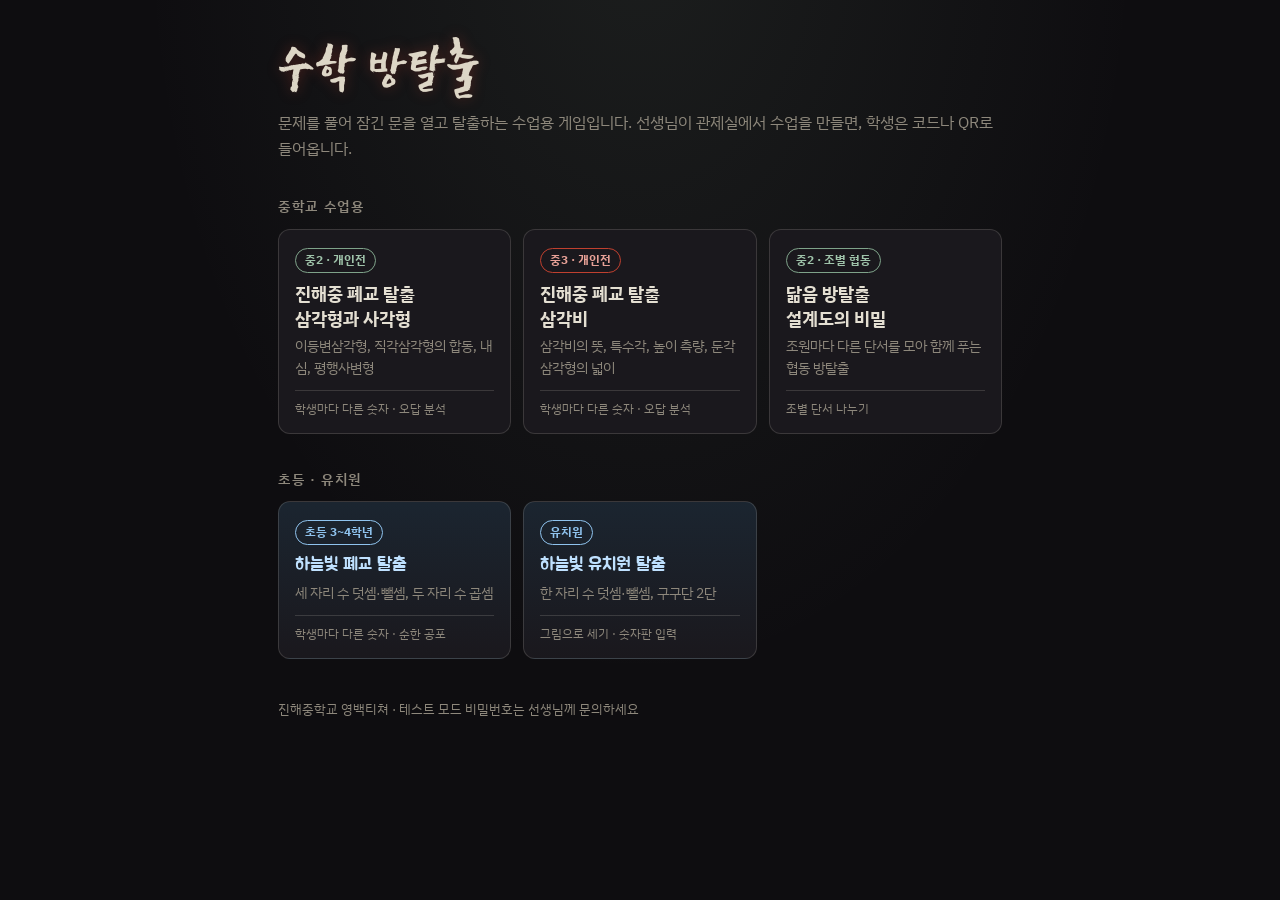
==== index.html @ 04fc352d "게임 목록 첫 화면 추가" ====
<!DOCTYPE html>
<html lang="ko">
<head>
<meta charset="UTF-8">
<meta name="viewport" content="width=device-width, initial-scale=1, viewport-fit=cover">
<title>영백티쳐 수학 방탈출</title>
<link rel="preconnect" href="https://fonts.googleapis.com">
<link rel="preconnect" href="https://fonts.gstatic.com" crossorigin>
<link href="https://fonts.googleapis.com/css2?family=IBM+Plex+Sans+KR:wght@400;600;700&family=East+Sea+Dokdo&family=Jua&display=swap" rel="stylesheet">
<style>
:root{--bg:#0e0d10;--card:#1a181d;--ink:#e4dfd2;--dim:#8e887c;--line:rgba(228,223,210,.16);--red:#c0402f;--mint:#7fa38a;--sky:#2b7bc9}
*{box-sizing:border-box;margin:0}
html{scroll-padding-top:env(safe-area-inset-top,0px)}
:root{padding-top:env(safe-area-inset-top,0px);padding-bottom:env(safe-area-inset-bottom,0px)}
body{background:var(--bg);background-image:radial-gradient(ellipse at 50% -10%,rgba(150,180,150,.10),transparent 55%);color:var(--ink);font-family:'IBM Plex Sans KR',system-ui,sans-serif;line-height:1.6;min-height:100vh}
main{max-width:760px;margin:0 auto;padding:36px 18px 48px}
h1{font-family:'East Sea Dokdo','IBM Plex Sans KR',sans-serif;font-weight:400;font-size:clamp(2.8rem,11vw,4rem);line-height:1;color:#ddd6c6;text-shadow:0 0 14px rgba(192,64,47,.35)}
.lead{color:var(--dim);margin-top:10px}
h2{font-size:.85rem;font-weight:600;color:var(--dim);letter-spacing:.12em;margin:34px 0 12px}
.grid{display:grid;grid-template-columns:repeat(auto-fill,minmax(220px,1fr));gap:12px}
a.g{display:block;text-decoration:none;color:inherit;background:var(--card);border:1.5px solid var(--line);border-radius:12px;padding:16px 16px 14px;transition:border-color .15s,transform .15s}
a.g:hover,a.g:focus-visible{border-color:var(--red);transform:translateY(-2px);outline:none}
.tag{display:inline-block;font-size:.74rem;font-weight:700;padding:2px 9px;border-radius:999px;border:1px solid var(--line);color:var(--dim)}
.tag.m2{border-color:#7fa38a;color:#9fc3aa}.tag.m3{border-color:#c0402f;color:#e8a197}.tag.k{border-color:#8fc3ee;color:#8fc3ee}
.g h3{font-size:1.15rem;margin:8px 0 4px;line-height:1.35}
.g p{font-size:.88rem;color:var(--dim)}
.g .meta{font-size:.78rem;color:var(--dim);margin-top:10px;border-top:1px solid var(--line);padding-top:8px}
a.g.kid{background:linear-gradient(#1b2530,#1a181d)}
a.g.kid h3{font-family:'Jua',sans-serif;font-weight:400;color:#bfe1ff}
footer{margin-top:40px;font-size:.8rem;color:var(--dim)}
</style>
</head>
<body>
<main>
  <h1>수학 방탈출</h1>
  <p class="lead">문제를 풀어 잠긴 문을 열고 탈출하는 수업용 게임입니다. 선생님이 관제실에서 수업을 만들면, 학생은 코드나 QR로 들어옵니다.</p>

  <h2>중학교 수업용</h2>
  <div class="grid">
    <a class="g" href="triquad-escape/"><span class="tag m2">중2 · 개인전</span><h3>진해중 폐교 탈출<br>삼각형과 사각형</h3>
      <p>이등변삼각형, 직각삼각형의 합동, 내심, 평행사변형</p><div class="meta">학생마다 다른 숫자 · 오답 분석</div></a>
    <a class="g" href="trig-escape/"><span class="tag m3">중3 · 개인전</span><h3>진해중 폐교 탈출<br>삼각비</h3>
      <p>삼각비의 뜻, 특수각, 높이 측량, 둔각삼각형의 넓이</p><div class="meta">학생마다 다른 숫자 · 오답 분석</div></a>
    <a class="g" href="dameum-escape/"><span class="tag m2">중2 · 조별 협동</span><h3>닮음 방탈출<br>설계도의 비밀</h3>
      <p>조원마다 다른 단서를 모아 함께 푸는 협동 방탈출</p><div class="meta">조별 단서 나누기</div></a>
  </div>

  <h2>초등 · 유치원</h2>
  <div class="grid">
    <a class="g kid" href="kids-escape/"><span class="tag k">초등 3~4학년</span><h3>하늘빛 폐교 탈출</h3>
      <p>세 자리 수 덧셈·뺄셈, 두 자리 수 곱셈</p><div class="meta">학생마다 다른 숫자 · 순한 공포</div></a>
    <a class="g kid" href="kinder-escape/"><span class="tag k">유치원</span><h3>하늘빛 유치원 탈출</h3>
      <p>한 자리 수 덧셈·뺄셈, 구구단 2단</p><div class="meta">그림으로 세기 · 숫자판 입력</div></a>
  </div>
  <footer>진해중학교 영백티쳐 · 테스트 모드 비밀번호는 선생님께 문의하세요</footer>
</main>
</body>
</html>
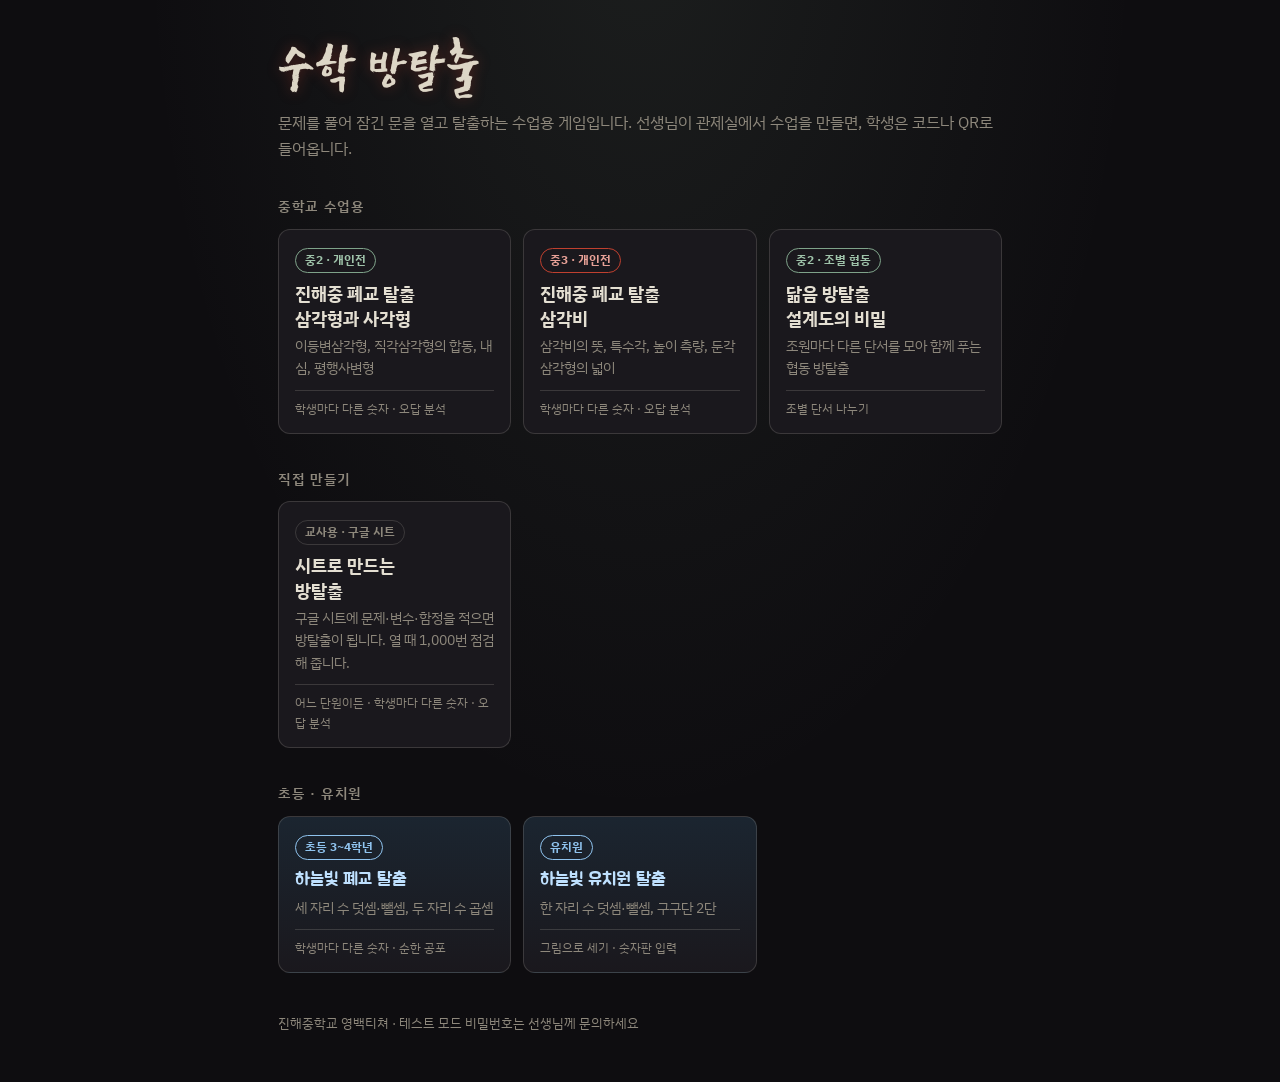
==== commit ebca1a07: "목록에 시트로 만드는 방탈출 추가" ====
--- a/index.html
+++ b/index.html
@@ -45,6 +45,12 @@
       <p>조원마다 다른 단서를 모아 함께 푸는 협동 방탈출</p><div class="meta">조별 단서 나누기</div></a>
   </div>
 
+  <h2>직접 만들기</h2>
+  <div class="grid">
+    <a class="g" href="sheet-escape/"><span class="tag">교사용 · 구글 시트</span><h3>시트로 만드는<br>방탈출</h3>
+      <p>구글 시트에 문제·변수·함정을 적으면 방탈출이 됩니다. 열 때 1,000번 점검해 줍니다.</p><div class="meta">어느 단원이든 · 학생마다 다른 숫자 · 오답 분석</div></a>
+  </div>
+
   <h2>초등 · 유치원</h2>
   <div class="grid">
     <a class="g kid" href="kids-escape/"><span class="tag k">초등 3~4학년</span><h3>하늘빛 폐교 탈출</h3>
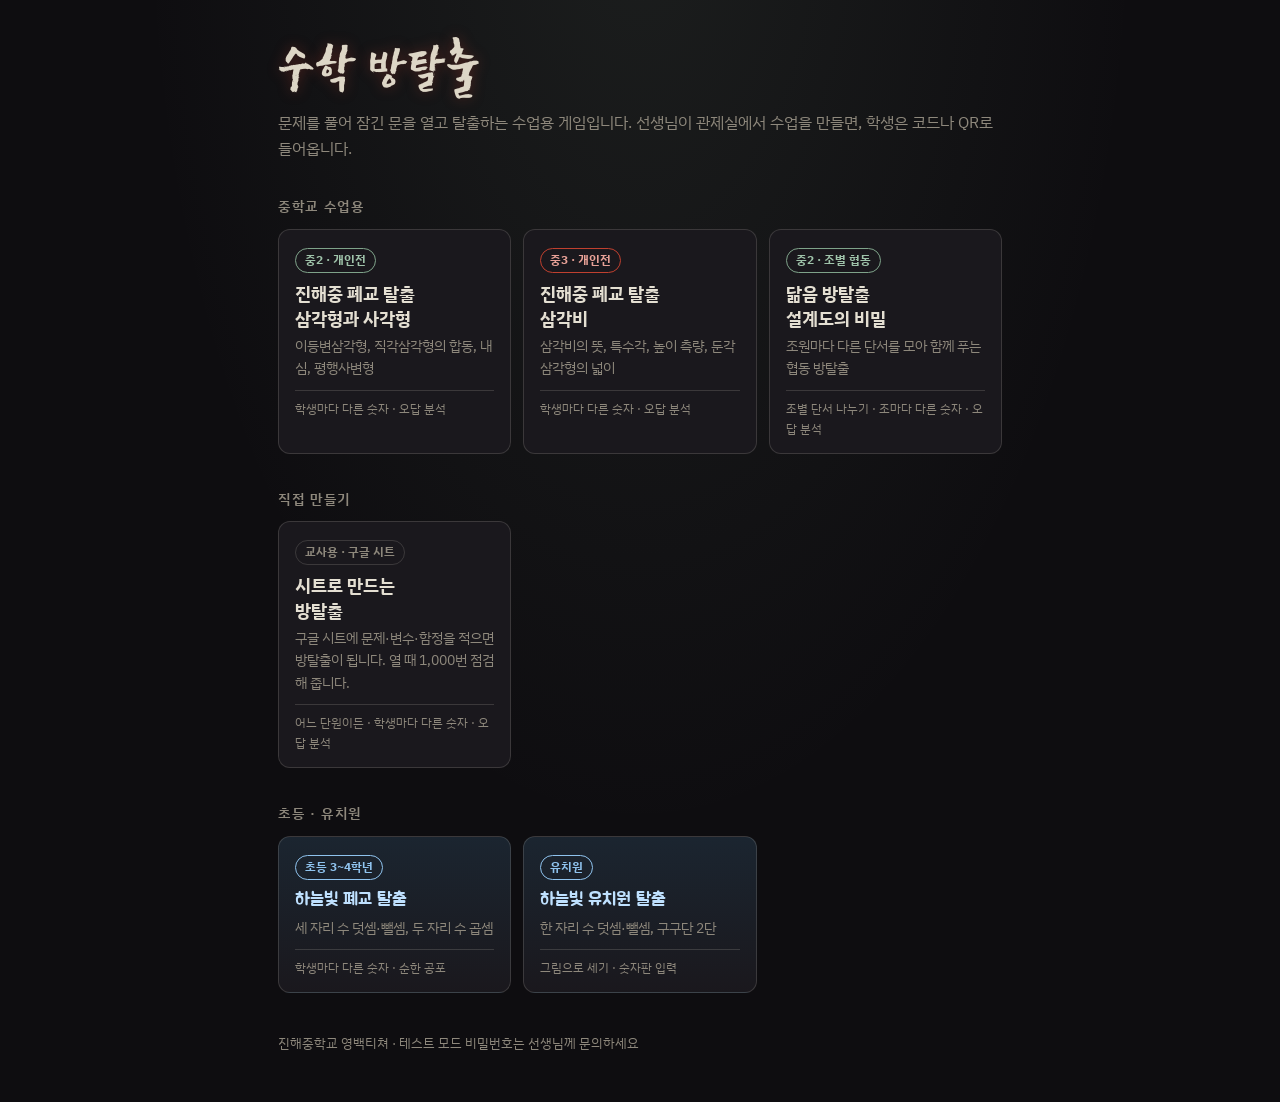
==== commit 52706d2d: "목록: 닮음 방탈출 설명 갱신" ====
--- a/index.html
+++ b/index.html
@@ -42,7 +42,7 @@
     <a class="g" href="trig-escape/"><span class="tag m3">중3 · 개인전</span><h3>진해중 폐교 탈출<br>삼각비</h3>
       <p>삼각비의 뜻, 특수각, 높이 측량, 둔각삼각형의 넓이</p><div class="meta">학생마다 다른 숫자 · 오답 분석</div></a>
     <a class="g" href="dameum-escape/"><span class="tag m2">중2 · 조별 협동</span><h3>닮음 방탈출<br>설계도의 비밀</h3>
-      <p>조원마다 다른 단서를 모아 함께 푸는 협동 방탈출</p><div class="meta">조별 단서 나누기</div></a>
+      <p>조원마다 다른 단서를 모아 함께 푸는 협동 방탈출</p><div class="meta">조별 단서 나누기 · 조마다 다른 숫자 · 오답 분석</div></a>
   </div>
 
   <h2>직접 만들기</h2>
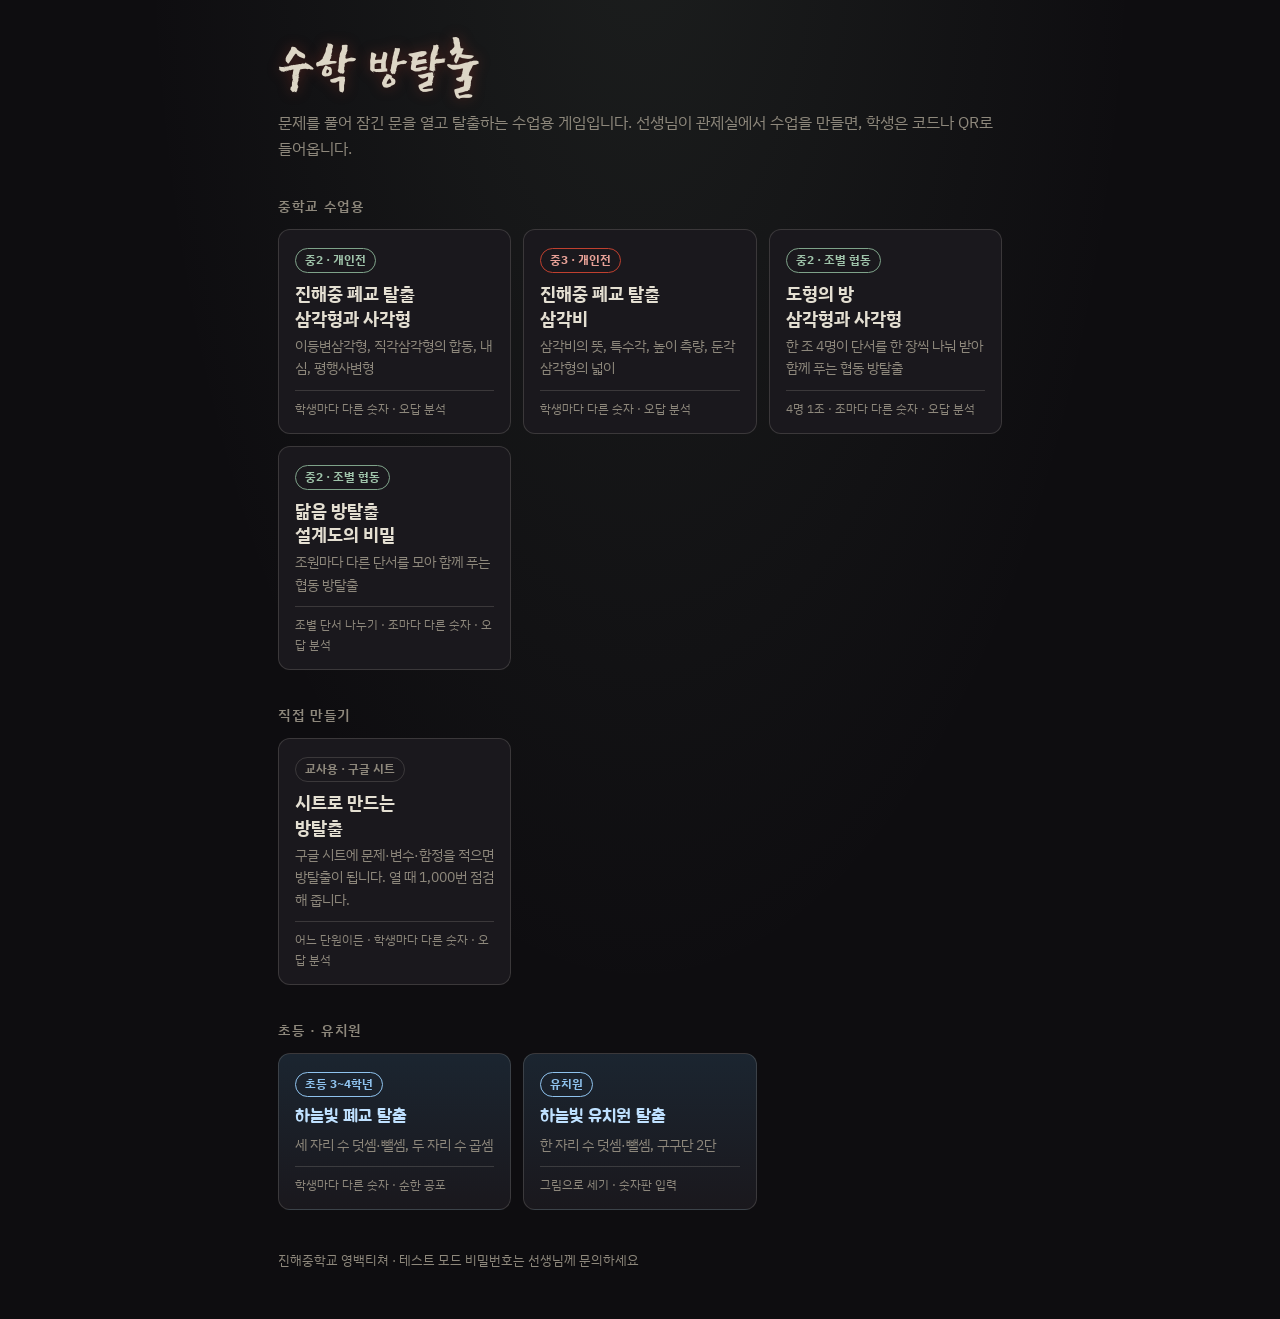
==== commit 6df7621f: "목록: 삼각형과 사각형 조별판 추가" ====
--- a/index.html
+++ b/index.html
@@ -41,6 +41,8 @@
       <p>이등변삼각형, 직각삼각형의 합동, 내심, 평행사변형</p><div class="meta">학생마다 다른 숫자 · 오답 분석</div></a>
     <a class="g" href="trig-escape/"><span class="tag m3">중3 · 개인전</span><h3>진해중 폐교 탈출<br>삼각비</h3>
       <p>삼각비의 뜻, 특수각, 높이 측량, 둔각삼각형의 넓이</p><div class="meta">학생마다 다른 숫자 · 오답 분석</div></a>
+    <a class="g" href="triquad-team/"><span class="tag m2">중2 · 조별 협동</span><h3>도형의 방<br>삼각형과 사각형</h3>
+      <p>한 조 4명이 단서를 한 장씩 나눠 받아 함께 푸는 협동 방탈출</p><div class="meta">4명 1조 · 조마다 다른 숫자 · 오답 분석</div></a>
     <a class="g" href="dameum-escape/"><span class="tag m2">중2 · 조별 협동</span><h3>닮음 방탈출<br>설계도의 비밀</h3>
       <p>조원마다 다른 단서를 모아 함께 푸는 협동 방탈출</p><div class="meta">조별 단서 나누기 · 조마다 다른 숫자 · 오답 분석</div></a>
   </div>
